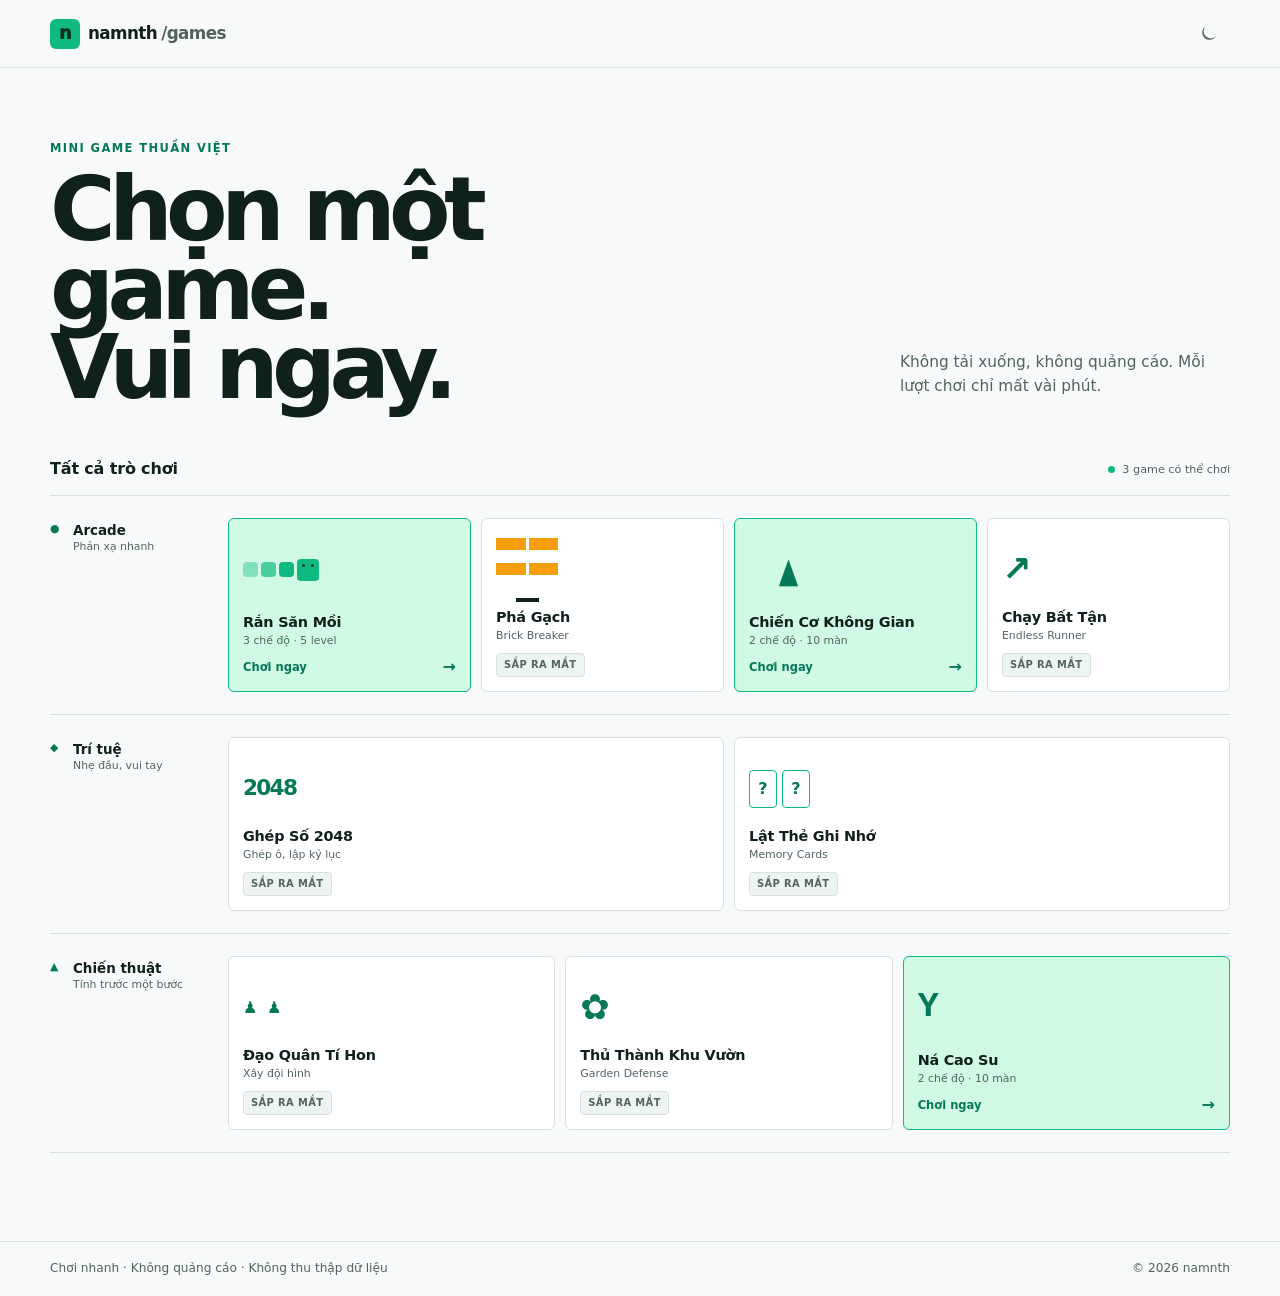
==== public/index.html @ f8988697 "Implement game updates and refine the user interface" ====
<!DOCTYPE html>
<html lang="vi">
  <head>
    <meta charset="UTF-8" />
    <meta name="viewport" content="width=device-width, initial-scale=1.0" />
    <meta name="theme-color" content="#f7faf9" />
    <meta name="description" content="namnth games — bộ sưu tập mini game Việt chạy ngay trên trình duyệt." />
    <title>namnth games — Chơi nhanh, vui gọn</title>
    <link rel="stylesheet" href="./assets/css/normalize.css" />
    <link rel="stylesheet" href="./assets/css/tokens.css" />
    <link rel="stylesheet" href="./assets/css/base.css" />
    <link rel="stylesheet" href="./assets/css/layout.css" />
    <link rel="stylesheet" href="./assets/css/components.css" />
    <link rel="stylesheet" href="./assets/css/sections/header.css" />
    <link rel="stylesheet" href="./assets/css/sections/home-hero.css" />
    <link rel="stylesheet" href="./assets/css/sections/game-catalog.css" />
    <link rel="stylesheet" href="./assets/css/sections/footer.css" />
  </head>
  <body>
    <!-- ==================== 01. HEADER ==================== -->
    <header class="header">
      <nav class="header__nav container" aria-label="Điều hướng chính">
        <a class="wordmark" href="./" aria-label="namnth games — trang chủ">
          <span class="wordmark__mark" aria-hidden="true">n</span>
          <span>namnth</span><span class="wordmark__suffix">/games</span>
        </a>
        <button class="icon-button" id="themeButton" type="button" aria-label="Chuyển giao diện tối" title="Đổi giao diện">
          <svg class="theme-icon" viewBox="0 0 24 24" aria-hidden="true">
            <path class="theme-icon__moon" d="M20.5 15.2A8 8 0 0 1 8.8 3.5a8.5 8.5 0 1 0 11.7 11.7Z" fill="currentColor" />
            <g class="theme-icon__sun" fill="currentColor"><circle cx="12" cy="12" r="4"/><path d="M11 2h2v3h-2zm0 17h2v3h-2zM2 11h3v2H2zm17 0h3v2h-3zM4.2 5.6l1.4-1.4 2.1 2.1-1.4 1.4zm12.1 12.1 1.4-1.4 2.1 2.1-1.4 1.4zM4.2 18.4l2.1-2.1 1.4 1.4-2.1 2.1zM16.3 6.3l2.1-2.1 1.4 1.4-2.1 2.1z"/></g>
          </svg>
        </button>
      </nav>
    </header>
    <!-- ==================== END HEADER ==================== -->

    <main>
      <!-- ==================== 02. HOME HERO ==================== -->
      <section class="home-hero" aria-labelledby="homeTitle">
        <div class="home-hero__content container">
          <div>
            <p class="eyebrow">Mini game thuần Việt</p>
            <h1 id="homeTitle">Chọn một game.<br />Vui ngay.</h1>
          </div>
          <p class="home-hero__intro">Không tải xuống, không quảng cáo. Mỗi lượt chơi chỉ mất vài phút.</p>
        </div>
      </section>
      <!-- ==================== END HOME HERO ==================== -->

      <!-- ==================== 03. GAME CATALOG ==================== -->
      <section class="game-catalog" aria-labelledby="catalogTitle">
        <div class="container">
          <div class="game-catalog__header">
            <h2 id="catalogTitle">Tất cả trò chơi</h2>
            <p><span class="status-dot" aria-hidden="true"></span>3 game có thể chơi</p>
          </div>

          <div class="game-category">
            <div class="game-category__heading">
              <span aria-hidden="true">●</span>
              <h3>Arcade</h3>
              <small>Phản xạ nhanh</small>
            </div>
            <div class="game-grid">
              <a class="game-card game-card--available" href="./games/snake/">
                <span class="game-card__visual game-card__visual--snake" aria-hidden="true"><i></i><i></i><i></i><b></b></span>
                <span class="game-card__body"><strong>Rắn Săn Mồi</strong><small>3 chế độ · 5 level</small></span>
                <span class="game-card__action">Chơi ngay <b aria-hidden="true">→</b></span>
              </a>
              <a class="game-card" href="./games/brick-breaker/">
                <span class="game-card__visual game-card__visual--bricks" aria-hidden="true"><i></i><i></i><i></i><i></i><b></b></span>
                <span class="game-card__body"><strong>Phá Gạch</strong><small>Brick Breaker</small></span>
                <span class="badge">Sắp ra mắt</span>
              </a>
              <a class="game-card game-card--available" href="./games/shooter/">
                <span class="game-card__visual game-card__visual--ship" aria-hidden="true">▲</span>
                <span class="game-card__body"><strong>Chiến Cơ Không Gian</strong><small>2 chế độ · 10 màn</small></span>
                <span class="game-card__action">Chơi ngay <b aria-hidden="true">→</b></span>
              </a>
              <a class="game-card" href="./games/runner/">
                <span class="game-card__visual game-card__visual--runner" aria-hidden="true">↗</span>
                <span class="game-card__body"><strong>Chạy Bất Tận</strong><small>Endless Runner</small></span>
                <span class="badge">Sắp ra mắt</span>
              </a>
            </div>
          </div>

          <div class="game-category">
            <div class="game-category__heading">
              <span aria-hidden="true">◆</span>
              <h3>Trí tuệ</h3>
              <small>Nhẹ đầu, vui tay</small>
            </div>
            <div class="game-grid game-grid--two">
              <a class="game-card" href="./games/merge-2048/">
                <span class="game-card__visual game-card__visual--number" aria-hidden="true">2048</span>
                <span class="game-card__body"><strong>Ghép Số 2048</strong><small>Ghép ô, lập kỷ lục</small></span>
                <span class="badge">Sắp ra mắt</span>
              </a>
              <a class="game-card" href="./games/memory/">
                <span class="game-card__visual game-card__visual--memory" aria-hidden="true"><i>?</i><i>?</i></span>
                <span class="game-card__body"><strong>Lật Thẻ Ghi Nhớ</strong><small>Memory Cards</small></span>
                <span class="badge">Sắp ra mắt</span>
              </a>
            </div>
          </div>

          <div class="game-category">
            <div class="game-category__heading">
              <span aria-hidden="true">▲</span>
              <h3>Chiến thuật</h3>
              <small>Tính trước một bước</small>
            </div>
            <div class="game-grid game-grid--three">
              <a class="game-card" href="./games/tiny-army/">
                <span class="game-card__visual game-card__visual--army" aria-hidden="true">♟ ♟</span>
                <span class="game-card__body"><strong>Đạo Quân Tí Hon</strong><small>Xây đội hình</small></span>
                <span class="badge">Sắp ra mắt</span>
              </a>
              <a class="game-card" href="./games/garden-defense/">
                <span class="game-card__visual game-card__visual--garden" aria-hidden="true">✿</span>
                <span class="game-card__body"><strong>Thủ Thành Khu Vườn</strong><small>Garden Defense</small></span>
                <span class="badge">Sắp ra mắt</span>
              </a>
              <a class="game-card game-card--available" href="./games/slingshot/">
                <span class="game-card__visual game-card__visual--sling" aria-hidden="true">Y</span>
                <span class="game-card__body"><strong>Ná Cao Su</strong><small>2 chế độ · 10 màn</small></span>
                <span class="game-card__action">Chơi ngay <b aria-hidden="true">→</b></span>
              </a>
            </div>
          </div>
        </div>
      </section>
      <!-- ==================== END GAME CATALOG ==================== -->
    </main>

    <!-- ==================== 04. FOOTER ==================== -->
    <footer class="footer">
      <div class="footer__content container">
        <p>Chơi nhanh · Không quảng cáo · Không thu thập dữ liệu</p>
        <span>© 2026 namnth</span>
      </div>
    </footer>
    <!-- ==================== END FOOTER ==================== -->

    <script src="./assets/js/theme.js" defer></script>
  </body>
</html>
---- public/assets/css/tokens.css ----
:root {
  --color-brand: #10b981;
  --color-brand-dark: #047857;
  --color-brand-soft: #d1fae5;
  --color-background: #f7faf9;
  --color-surface: #ffffff;
  --color-surface-raised: #eef4f1;
  --color-board: #eff8f4;
  --color-grid: rgba(15, 118, 88, 0.07);
  --color-text: #10211b;
  --color-text-muted: #52645d;
  --color-border: #d7e1dd;
  --color-danger: #e34c4c;
  --color-fire: #f97316;
  --color-warning: #d49b0b;
  --shadow-focus: 0 0 0 3px rgba(16, 185, 129, 0.24);
  --font-sans: Inter, ui-sans-serif, system-ui, -apple-system, BlinkMacSystemFont, "Segoe UI", sans-serif;
  --radius-small: 6px;
  --radius-medium: 10px;
  --container-width: 1180px;
  --header-height: 68px;
}

[data-theme="dark"] {
  --color-background: #080c0b;
  --color-surface: #101614;
  --color-surface-raised: #18211e;
  --color-board: #101c18;
  --color-grid: rgba(110, 231, 183, 0.06);
  --color-text: #edf8f3;
  --color-text-muted: #9bada6;
  --color-border: #293630;
  --color-brand-soft: #123c30;
}
---- public/assets/css/base.css ----
html { color-scheme: light; }
html[data-theme="dark"] { color-scheme: dark; }
body {
  min-width: 320px;
  min-height: 100vh;
  background: var(--color-background);
  color: var(--color-text);
  font-family: var(--font-sans);
  -webkit-font-smoothing: antialiased;
}
button, a { -webkit-tap-highlight-color: transparent; }
button { color: inherit; }
button:not(:disabled), a { cursor: pointer; }
button:focus-visible, a:focus-visible { outline: 0; box-shadow: var(--shadow-focus); }
h1, h2, p { margin: 0; }
h1 { font-size: clamp(2rem, 4vw, 3.25rem); line-height: 1; letter-spacing: -0.055em; }
h2 { font-size: 1.5rem; letter-spacing: -0.03em; }
p { line-height: 1.55; }
a { color: inherit; text-decoration: none; }
kbd {
  min-width: 25px;
  padding: 2px 5px;
  border: 1px solid var(--color-border);
  border-bottom-width: 2px;
  border-radius: 4px;
  background: var(--color-surface);
  color: var(--color-text-muted);
  font-family: inherit;
  font-size: 0.72rem;
}
---- public/assets/css/layout.css ----
.container { width: min(calc(100% - 40px), var(--container-width)); margin-inline: auto; }
main { min-height: calc(100vh - var(--header-height) - 54px); }

@media (max-width: 640px) {
  .container { width: min(calc(100% - 24px), var(--container-width)); }
}
---- public/assets/css/components.css ----
.button {
  display: inline-flex;
  min-height: 48px;
  align-items: center;
  justify-content: center;
  gap: 9px;
  padding: 0 22px;
  border: 1px solid transparent;
  border-radius: var(--radius-small);
  font-weight: 750;
  transition: background-color 160ms ease, color 160ms ease, transform 120ms ease;
}
.button:active { transform: translateY(1px); }
.button svg { width: 18px; height: 18px; }
.button--primary { background: var(--color-brand-dark); color: #fff; }
.button--primary:hover { background: #05664b; }
.button--secondary { border-color: var(--color-border); background: var(--color-surface); color: var(--color-text); }
.button--secondary:hover { background: var(--color-surface-raised); }
.icon-button {
  display: grid;
  width: 44px;
  height: 44px;
  place-items: center;
  border-radius: var(--radius-small);
  background: transparent;
  color: var(--color-text-muted);
}
.icon-button:hover { background: var(--color-surface-raised); color: var(--color-text); }
.icon-button:disabled { cursor: not-allowed; opacity: 0.38; }
.icon-button svg { width: 21px; height: 21px; }
.theme-icon__sun { display: none; }
[data-theme="dark"] .theme-icon__moon { display: none; }
[data-theme="dark"] .theme-icon__sun { display: block; }
.badge {
  padding: 5px 7px;
  border: 1px solid var(--color-border);
  border-radius: 4px;
  background: var(--color-surface-raised);
  color: var(--color-text-muted);
  font-size: 0.62rem;
  font-weight: 800;
  letter-spacing: 0.04em;
  white-space: nowrap;
  text-transform: uppercase;
}
.eyebrow {
  color: var(--color-brand-dark);
  font-size: 0.72rem;
  font-weight: 800;
  letter-spacing: 0.12em;
  text-transform: uppercase;
}
.dialog {
  width: min(520px, calc(100% - 28px));
  padding: 0;
  border: 1px solid var(--color-border);
  border-radius: var(--radius-medium);
  background: var(--color-surface);
  color: var(--color-text);
}
.dialog::backdrop { background: rgba(4, 10, 8, 0.62); }
.dialog__header { display: flex; align-items: start; justify-content: space-between; padding: 24px 24px 16px; }
.dialog__header h2 { margin-top: 5px; }
.dialog__content { padding: 0 24px 20px; color: var(--color-text-muted); }
.dialog__button { width: calc(100% - 48px); margin: 0 24px 24px; }
.legend { display: grid; gap: 12px; margin: 20px 0 0; padding: 18px 0 0; border-top: 1px solid var(--color-border); list-style: none; }
.legend li { display: flex; align-items: center; gap: 12px; }
.legend li span { display: grid; gap: 2px; }
.legend strong { color: var(--color-text); font-size: 0.88rem; }
.legend small { font-size: 0.78rem; }
.legend__swatch { width: 22px; height: 22px; flex: 0 0 auto; border-radius: 4px; background: var(--color-border); }
.legend__swatch--spike { background: var(--color-danger); clip-path: polygon(50% 0, 100% 100%, 0 100%); }
.legend__swatch--fire { background: var(--color-fire); border-radius: 50% 50% 50% 12%; transform: rotate(45deg) scale(.8); }
.legend__swatch--mud { background: #8b6f47; }
.legend__swatch--item { background: #7c3aed; clip-path: polygon(50% 0, 62% 35%, 100% 50%, 62% 65%, 50% 100%, 38% 65%, 0 50%, 38% 35%); }
---- public/assets/css/sections/header.css ----
.header { height: var(--header-height); border-bottom: 1px solid var(--color-border); background: var(--color-background); }
.header__nav { display: flex; height: 100%; align-items: center; justify-content: space-between; }
.wordmark { display: inline-flex; align-items: center; gap: 8px; font-size: 1.05rem; font-weight: 850; letter-spacing: -0.035em; }
.wordmark__mark { display: grid; width: 30px; height: 30px; place-items: center; border-radius: 6px; background: var(--color-brand); color: #052e22; font-size: 1.1rem; font-weight: 950; }
.wordmark__suffix { margin-left: -4px; color: var(--color-text-muted); font-weight: 600; }
.header__actions { display: flex; gap: 2px; }

@media (max-width: 640px) {
  .wordmark__suffix { display: none; }
}
---- public/assets/css/sections/home-hero.css ----
.home-hero { padding: clamp(44px, 8vh, 86px) 0 clamp(34px, 6vh, 58px); }
.home-hero__content { display: flex; align-items: end; justify-content: space-between; gap: 48px; }
.home-hero h1 { max-width: 620px; margin-top: 12px; font-size: clamp(3.2rem, 7vw, 6.4rem); line-height: 0.88; letter-spacing: -0.075em; }
.home-hero__intro { max-width: 330px; padding-bottom: 8px; color: var(--color-text-muted); font-size: 0.96rem; }

@media (max-width: 720px) {
  .home-hero { padding-top: 42px; }
  .home-hero__content { display: block; }
  .home-hero h1 { font-size: clamp(3.1rem, 16vw, 5.6rem); }
  .home-hero__intro { margin-top: 24px; padding-bottom: 0; }
}
---- public/assets/css/sections/game-catalog.css ----
.game-catalog { padding-bottom: clamp(52px, 8vw, 88px); }
.game-catalog__header { display: flex; align-items: center; justify-content: space-between; padding-bottom: 16px; border-bottom: 1px solid var(--color-border); }
.game-catalog__header h2 { font-size: 1rem; letter-spacing: -0.01em; }
.game-catalog__header p { display: flex; align-items: center; gap: 7px; color: var(--color-text-muted); font-size: 0.7rem; }
.status-dot { width: 7px; height: 7px; border-radius: 50%; background: var(--color-brand); }
.game-category { display: grid; grid-template-columns: 150px 1fr; gap: 28px; padding: 22px 0; border-bottom: 1px solid var(--color-border); }
.game-category__heading { display: grid; height: fit-content; grid-template-columns: 16px 1fr; column-gap: 7px; padding-top: 5px; }
.game-category__heading > span { color: var(--color-brand-dark); font-size: 0.68rem; }
.game-category__heading h3 { margin: 0; font-size: 0.84rem; }
.game-category__heading small { grid-column: 2; margin-top: 3px; color: var(--color-text-muted); font-size: 0.68rem; }
.game-grid { display: grid; grid-template-columns: repeat(4, minmax(0, 1fr)); gap: 10px; }
.game-grid--two { grid-template-columns: repeat(2, minmax(0, 1fr)); }
.game-grid--three { grid-template-columns: repeat(3, minmax(0, 1fr)); }
.game-card {
  display: grid;
  min-height: 174px;
  grid-template-rows: 74px 1fr auto;
  padding: 14px;
  border: 1px solid var(--color-border);
  border-radius: var(--radius-small);
  background: var(--color-surface);
  transition: border-color 150ms ease, transform 150ms ease;
}
.game-card:hover { border-color: #8dcdb5; transform: translateY(-2px); }
.game-card--available { border-color: var(--color-brand); background: var(--color-brand-soft); }
.game-card__visual { display: flex; align-items: center; color: var(--color-brand-dark); font-weight: 900; }
.game-card__body { display: grid; align-content: end; gap: 4px; }
.game-card__body strong { font-size: 0.9rem; letter-spacing: -0.015em; }
.game-card__body small { color: var(--color-text-muted); font-size: 0.68rem; }
.game-card .badge { width: fit-content; margin-top: 11px; }
.game-card__action { display: flex; align-items: center; justify-content: space-between; margin-top: 11px; color: var(--color-brand-dark); font-size: 0.72rem; font-weight: 800; }
.game-card__action b { font-size: 1rem; }
.game-card__visual--snake { gap: 3px; }
.game-card__visual--snake i, .game-card__visual--snake b { width: 15px; height: 15px; border-radius: 4px; background: var(--color-brand); }
.game-card__visual--snake i:first-child { opacity: .4; }
.game-card__visual--snake i:nth-child(2) { opacity: .7; }
.game-card__visual--snake b { position: relative; width: 22px; height: 22px; }
.game-card__visual--snake b::before, .game-card__visual--snake b::after { position: absolute; top: 5px; width: 3px; height: 3px; border-radius: 50%; background: #063c2c; content: ""; }
.game-card__visual--snake b::before { left: 5px; }
.game-card__visual--snake b::after { right: 5px; }
.game-card__visual--bricks { display: grid; width: 62px; grid-template-columns: repeat(2, 1fr); gap: 3px; }
.game-card__visual--bricks i { height: 12px; background: #f59e0b; }
.game-card__visual--bricks b { grid-column: 1 / -1; width: 23px; height: 4px; margin: 9px auto 0; background: var(--color-text); }
.game-card__visual--ship { font-size: 2.2rem; transform: scaleX(.72); }
.game-card__visual--runner { font-size: 2.2rem; }
.game-card__visual--number { font-size: 1.35rem; letter-spacing: -0.08em; }
.game-card__visual--memory { gap: 5px; }
.game-card__visual--memory i { display: grid; width: 28px; height: 38px; place-items: center; border: 1px solid var(--color-brand); border-radius: 4px; font-style: normal; }
.game-card__visual--army { word-spacing: 4px; }
.game-card__visual--garden { font-size: 2.2rem; }
.game-card__visual--sling { font-family: ui-monospace, monospace; font-size: 2.2rem; }

@media (max-width: 980px) {
  .game-grid { grid-template-columns: repeat(2, minmax(0, 1fr)); }
  .game-grid--three { grid-template-columns: repeat(3, minmax(0, 1fr)); }
}

@media (max-width: 720px) {
  .game-category { grid-template-columns: 1fr; gap: 14px; }
  .game-category__heading { grid-template-columns: 16px auto 1fr; }
  .game-category__heading small { grid-column: 3; margin-top: 0; text-align: right; }
  .game-grid--three { grid-template-columns: 1fr; }
}

@media (max-width: 480px) {
  .game-grid, .game-grid--two { grid-template-columns: 1fr; }
  .game-card { min-height: 118px; grid-template-columns: 74px 1fr; grid-template-rows: 1fr auto; }
  .game-card__visual { grid-row: 1 / -1; }
  .game-card__body { align-content: center; }
  .game-card .badge, .game-card__action { grid-column: 2; margin-top: 5px; }
}
---- public/assets/css/sections/footer.css ----
.footer { border-top: 1px solid var(--color-border); color: var(--color-text-muted); font-size: 0.76rem; }
.footer__content { display: flex; min-height: 54px; align-items: center; justify-content: space-between; gap: 18px; }

@media (max-width: 640px) {
  .footer__content { justify-content: center; text-align: center; }
  .footer__content span { display: none; }
}
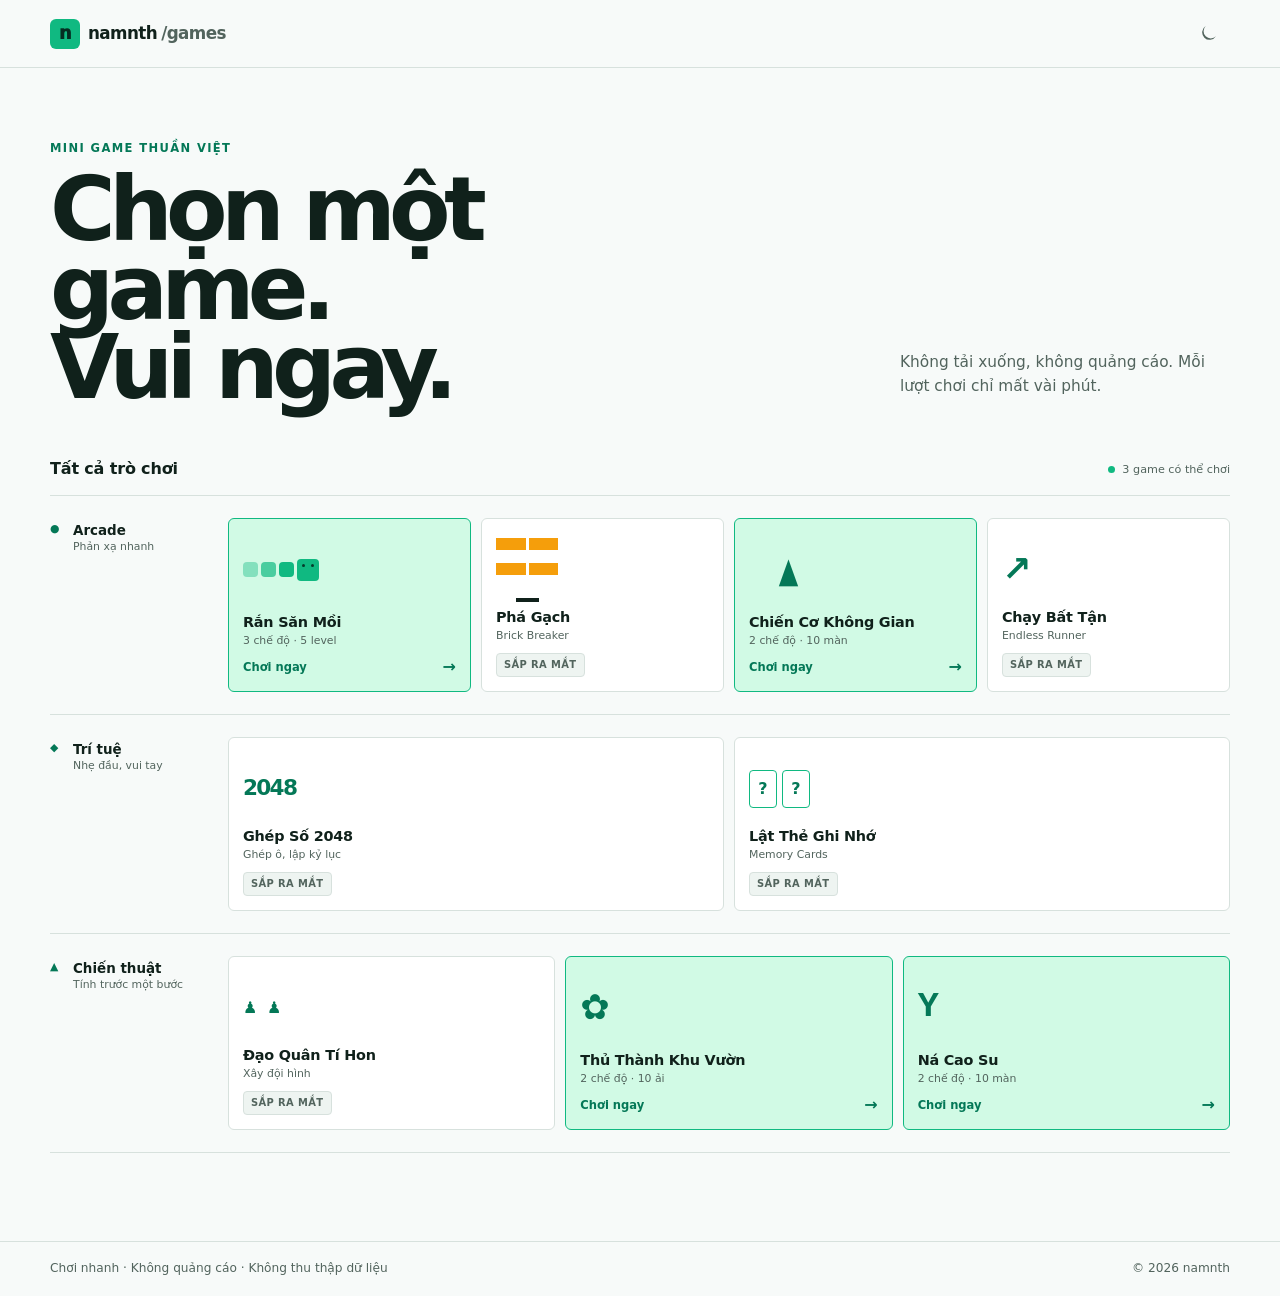
==== commit b03a0554: "Launch Garden Defense game and improve gameplay feedback" ====
--- a/public/index.html
+++ b/public/index.html
@@ -117,10 +117,10 @@
                 <span class="game-card__body"><strong>Đạo Quân Tí Hon</strong><small>Xây đội hình</small></span>
                 <span class="badge">Sắp ra mắt</span>
               </a>
-              <a class="game-card" href="./games/garden-defense/">
+              <a class="game-card game-card--available" href="./games/garden-defense/">
                 <span class="game-card__visual game-card__visual--garden" aria-hidden="true">✿</span>
-                <span class="game-card__body"><strong>Thủ Thành Khu Vườn</strong><small>Garden Defense</small></span>
-                <span class="badge">Sắp ra mắt</span>
+                <span class="game-card__body"><strong>Thủ Thành Khu Vườn</strong><small>2 chế độ · 10 ải</small></span>
+                <span class="game-card__action">Chơi ngay <b aria-hidden="true">→</b></span>
               </a>
               <a class="game-card game-card--available" href="./games/slingshot/">
                 <span class="game-card__visual game-card__visual--sling" aria-hidden="true">Y</span>
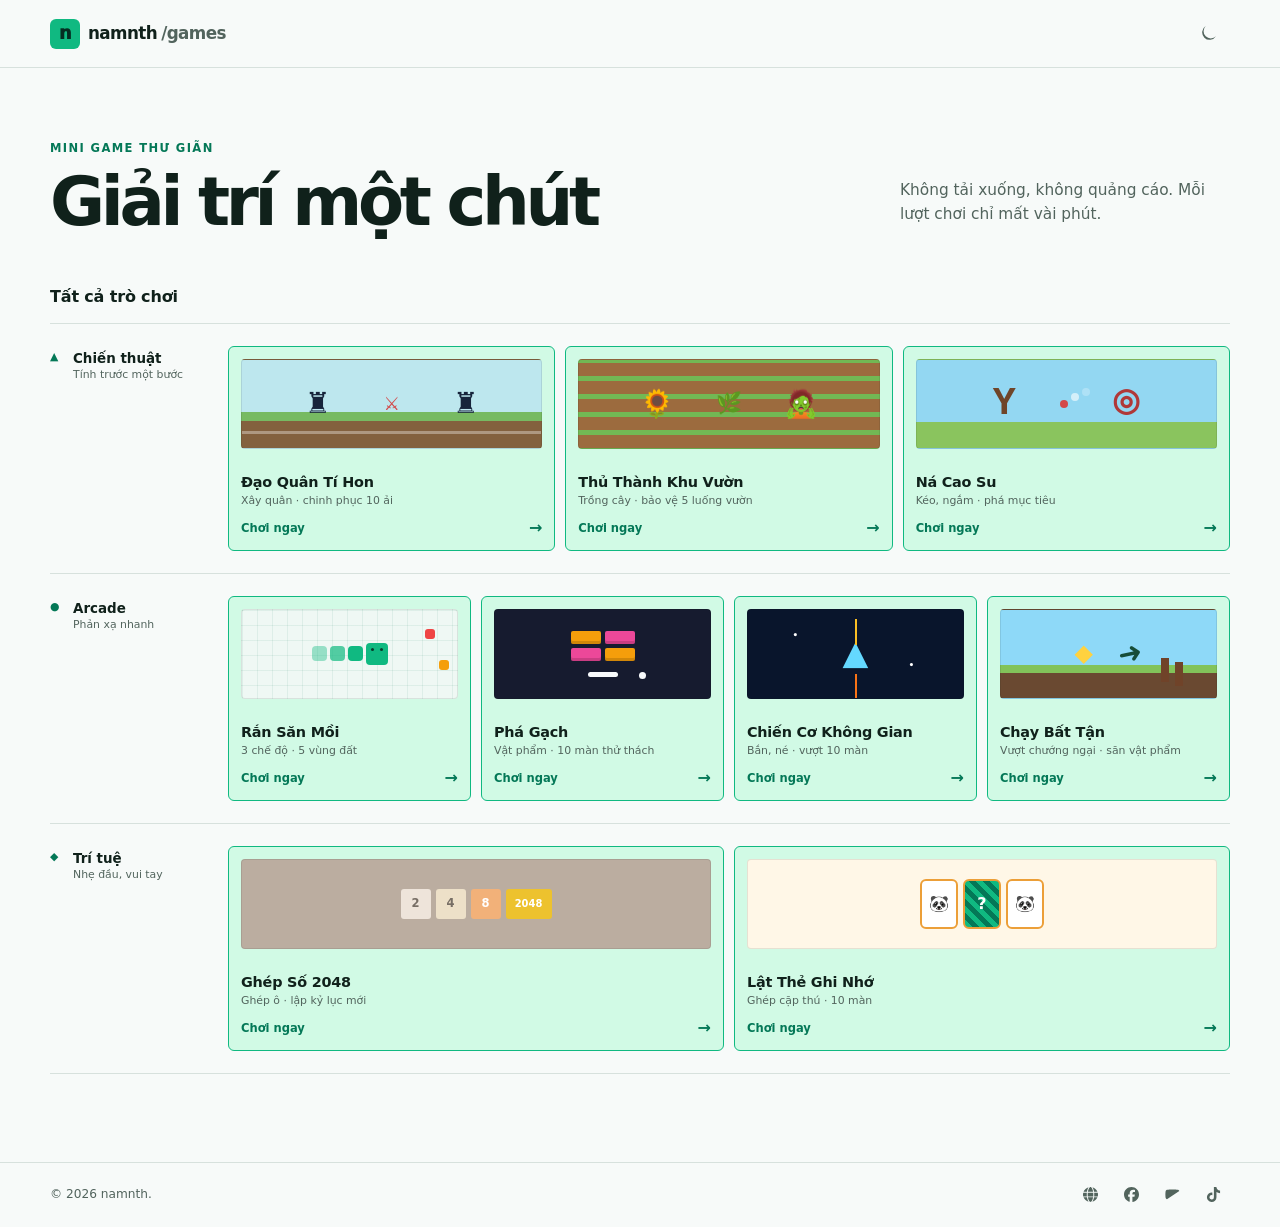
==== commit 919fea76: "Update front page" ====
--- a/public/index.html
+++ b/public/index.html
@@ -5,7 +5,10 @@
     <meta name="viewport" content="width=device-width, initial-scale=1.0" />
     <meta name="theme-color" content="#f7faf9" />
     <meta name="description" content="namnth games — bộ sưu tập mini game Việt chạy ngay trên trình duyệt." />
-    <title>namnth games — Chơi nhanh, vui gọn</title>
+    <title>Giải trí một chút — namnth games</title>
+    <link rel="icon" href="./assets/favicon.ico" sizes="any" />
+    <link rel="icon" type="image/png" href="./assets/favicon.png" />
+    <link rel="apple-touch-icon" href="./assets/apple-touch-icon.png" />
     <link rel="stylesheet" href="./assets/css/normalize.css" />
     <link rel="stylesheet" href="./assets/css/tokens.css" />
     <link rel="stylesheet" href="./assets/css/base.css" />
@@ -39,8 +42,8 @@
       <section class="home-hero" aria-labelledby="homeTitle">
         <div class="home-hero__content container">
           <div>
-            <p class="eyebrow">Mini game thuần Việt</p>
-            <h1 id="homeTitle">Chọn một game.<br />Vui ngay.</h1>
+            <p class="eyebrow">MINI GAME THƯ GIÃN</p>
+            <h1 id="homeTitle">Giải trí một chút</h1>
           </div>
           <p class="home-hero__intro">Không tải xuống, không quảng cáo. Mỗi lượt chơi chỉ mất vài phút.</p>
         </div>
@@ -52,7 +55,31 @@
         <div class="container">
           <div class="game-catalog__header">
             <h2 id="catalogTitle">Tất cả trò chơi</h2>
-            <p><span class="status-dot" aria-hidden="true"></span>3 game có thể chơi</p>
+          </div>
+
+          <div class="game-category">
+            <div class="game-category__heading">
+              <span aria-hidden="true">▲</span>
+              <h3>Chiến thuật</h3>
+              <small>Tính trước một bước</small>
+            </div>
+            <div class="game-grid game-grid--three">
+              <a class="game-card game-card--available" href="./games/tiny-army/">
+                <span class="game-card__visual game-card__visual--army" aria-hidden="true">♜ <b>⚔</b> ♜</span>
+                <span class="game-card__body"><strong>Đạo Quân Tí Hon</strong><small>Xây quân · chinh phục 10 ải</small></span>
+                <span class="game-card__action">Chơi ngay <b aria-hidden="true">→</b></span>
+              </a>
+              <a class="game-card game-card--available" href="./games/garden-defense/">
+                <span class="game-card__visual game-card__visual--garden" aria-hidden="true">🌻 <b>🌿</b> 🧟</span>
+                <span class="game-card__body"><strong>Thủ Thành Khu Vườn</strong><small>Trồng cây · bảo vệ 5 luống vườn</small></span>
+                <span class="game-card__action">Chơi ngay <b aria-hidden="true">→</b></span>
+              </a>
+              <a class="game-card game-card--available" href="./games/slingshot/">
+                <span class="game-card__visual game-card__visual--sling" aria-hidden="true"><b>Y</b><i></i><em>◎</em></span>
+                <span class="game-card__body"><strong>Ná Cao Su</strong><small>Kéo, ngắm · phá mục tiêu</small></span>
+                <span class="game-card__action">Chơi ngay <b aria-hidden="true">→</b></span>
+              </a>
+            </div>
           </div>
 
           <div class="game-category">
@@ -64,23 +91,23 @@
             <div class="game-grid">
               <a class="game-card game-card--available" href="./games/snake/">
                 <span class="game-card__visual game-card__visual--snake" aria-hidden="true"><i></i><i></i><i></i><b></b></span>
-                <span class="game-card__body"><strong>Rắn Săn Mồi</strong><small>3 chế độ · 5 level</small></span>
+                <span class="game-card__body"><strong>Rắn Săn Mồi</strong><small>3 chế độ · 5 vùng đất</small></span>
                 <span class="game-card__action">Chơi ngay <b aria-hidden="true">→</b></span>
               </a>
-              <a class="game-card" href="./games/brick-breaker/">
+              <a class="game-card game-card--available" href="./games/brick-breaker/">
                 <span class="game-card__visual game-card__visual--bricks" aria-hidden="true"><i></i><i></i><i></i><i></i><b></b></span>
-                <span class="game-card__body"><strong>Phá Gạch</strong><small>Brick Breaker</small></span>
-                <span class="badge">Sắp ra mắt</span>
+                <span class="game-card__body"><strong>Phá Gạch</strong><small>Vật phẩm · 10 màn thử thách</small></span>
+                <span class="game-card__action">Chơi ngay <b aria-hidden="true">→</b></span>
               </a>
               <a class="game-card game-card--available" href="./games/shooter/">
-                <span class="game-card__visual game-card__visual--ship" aria-hidden="true">▲</span>
-                <span class="game-card__body"><strong>Chiến Cơ Không Gian</strong><small>2 chế độ · 10 màn</small></span>
+                <span class="game-card__visual game-card__visual--ship" aria-hidden="true"><i></i>▲</span>
+                <span class="game-card__body"><strong>Chiến Cơ Không Gian</strong><small>Bắn, né · vượt 10 màn</small></span>
                 <span class="game-card__action">Chơi ngay <b aria-hidden="true">→</b></span>
               </a>
-              <a class="game-card" href="./games/runner/">
-                <span class="game-card__visual game-card__visual--runner" aria-hidden="true">↗</span>
-                <span class="game-card__body"><strong>Chạy Bất Tận</strong><small>Endless Runner</small></span>
-                <span class="badge">Sắp ra mắt</span>
+              <a class="game-card game-card--available" href="./games/runner/">
+                <span class="game-card__visual game-card__visual--runner" aria-hidden="true"><i>◆</i><b>➜</b></span>
+                <span class="game-card__body"><strong>Chạy Bất Tận</strong><small>Vượt chướng ngại · săn vật phẩm</small></span>
+                <span class="game-card__action">Chơi ngay <b aria-hidden="true">→</b></span>
               </a>
             </div>
           </div>
@@ -92,39 +119,14 @@
               <small>Nhẹ đầu, vui tay</small>
             </div>
             <div class="game-grid game-grid--two">
-              <a class="game-card" href="./games/merge-2048/">
-                <span class="game-card__visual game-card__visual--number" aria-hidden="true">2048</span>
-                <span class="game-card__body"><strong>Ghép Số 2048</strong><small>Ghép ô, lập kỷ lục</small></span>
-                <span class="badge">Sắp ra mắt</span>
-              </a>
-              <a class="game-card" href="./games/memory/">
-                <span class="game-card__visual game-card__visual--memory" aria-hidden="true"><i>?</i><i>?</i></span>
-                <span class="game-card__body"><strong>Lật Thẻ Ghi Nhớ</strong><small>Memory Cards</small></span>
-                <span class="badge">Sắp ra mắt</span>
-              </a>
-            </div>
-          </div>
-
-          <div class="game-category">
-            <div class="game-category__heading">
-              <span aria-hidden="true">▲</span>
-              <h3>Chiến thuật</h3>
-              <small>Tính trước một bước</small>
-            </div>
-            <div class="game-grid game-grid--three">
-              <a class="game-card" href="./games/tiny-army/">
-                <span class="game-card__visual game-card__visual--army" aria-hidden="true">♟ ♟</span>
-                <span class="game-card__body"><strong>Đạo Quân Tí Hon</strong><small>Xây đội hình</small></span>
-                <span class="badge">Sắp ra mắt</span>
-              </a>
-              <a class="game-card game-card--available" href="./games/garden-defense/">
-                <span class="game-card__visual game-card__visual--garden" aria-hidden="true">✿</span>
-                <span class="game-card__body"><strong>Thủ Thành Khu Vườn</strong><small>2 chế độ · 10 ải</small></span>
+              <a class="game-card game-card--available" href="./games/merge-2048/">
+                <span class="game-card__visual game-card__visual--number" aria-hidden="true"><i>2</i><i>4</i><i>8</i><b>2048</b></span>
+                <span class="game-card__body"><strong>Ghép Số 2048</strong><small>Ghép ô · lập kỷ lục mới</small></span>
                 <span class="game-card__action">Chơi ngay <b aria-hidden="true">→</b></span>
               </a>
-              <a class="game-card game-card--available" href="./games/slingshot/">
-                <span class="game-card__visual game-card__visual--sling" aria-hidden="true">Y</span>
-                <span class="game-card__body"><strong>Ná Cao Su</strong><small>2 chế độ · 10 màn</small></span>
+              <a class="game-card game-card--available" href="./games/memory/">
+                <span class="game-card__visual game-card__visual--memory" aria-hidden="true"><i>🐼</i><i>?</i><i>🐼</i></span>
+                <span class="game-card__body"><strong>Lật Thẻ Ghi Nhớ</strong><small>Ghép cặp thú · 10 màn</small></span>
                 <span class="game-card__action">Chơi ngay <b aria-hidden="true">→</b></span>
               </a>
             </div>
@@ -135,14 +137,10 @@
     </main>
 
     <!-- ==================== 04. FOOTER ==================== -->
-    <footer class="footer">
-      <div class="footer__content container">
-        <p>Chơi nhanh · Không quảng cáo · Không thu thập dữ liệu</p>
-        <span>© 2026 namnth</span>
-      </div>
-    </footer>
+    <footer class="site-footer" data-site-footer></footer>
     <!-- ==================== END FOOTER ==================== -->
 
     <script src="./assets/js/theme.js" defer></script>
+    <script src="./assets/js/site-footer.js" defer></script>
   </body>
 </html>
--- a/public/assets/css/layout.css
+++ b/public/assets/css/layout.css
@@ -1,7 +1,6 @@
 .container { width: min(calc(100% - 40px), var(--container-width)); margin-inline: auto; }
-main { min-height: calc(100vh - var(--header-height) - 54px); }
+main { min-height: calc(100vh - var(--header-height) - 64px); }
 
 @media (max-width: 640px) {
   .container { width: min(calc(100% - 24px), var(--container-width)); }
 }
-
--- a/public/assets/css/sections/home-hero.css
+++ b/public/assets/css/sections/home-hero.css
@@ -1,12 +1,11 @@
 .home-hero { padding: clamp(44px, 8vh, 86px) 0 clamp(34px, 6vh, 58px); }
 .home-hero__content { display: flex; align-items: end; justify-content: space-between; gap: 48px; }
-.home-hero h1 { max-width: 620px; margin-top: 12px; font-size: clamp(3.2rem, 7vw, 6.4rem); line-height: 0.88; letter-spacing: -0.075em; }
+.home-hero h1 { margin-top: 12px; font-size: clamp(1.85rem, 5.6vw, 4.2rem); line-height: 0.96; letter-spacing: -0.065em; white-space: nowrap; }
 .home-hero__intro { max-width: 330px; padding-bottom: 8px; color: var(--color-text-muted); font-size: 0.96rem; }
 
 @media (max-width: 720px) {
   .home-hero { padding-top: 42px; }
   .home-hero__content { display: block; }
-  .home-hero h1 { font-size: clamp(3.1rem, 16vw, 5.6rem); }
+  .home-hero h1 { font-size: clamp(1.85rem, 9vw, 3.3rem); }
   .home-hero__intro { margin-top: 24px; padding-bottom: 0; }
 }
-
--- a/public/assets/css/sections/game-catalog.css
+++ b/public/assets/css/sections/game-catalog.css
@@ -1,8 +1,6 @@
 .game-catalog { padding-bottom: clamp(52px, 8vw, 88px); }
 .game-catalog__header { display: flex; align-items: center; justify-content: space-between; padding-bottom: 16px; border-bottom: 1px solid var(--color-border); }
 .game-catalog__header h2 { font-size: 1rem; letter-spacing: -0.01em; }
-.game-catalog__header p { display: flex; align-items: center; gap: 7px; color: var(--color-text-muted); font-size: 0.7rem; }
-.status-dot { width: 7px; height: 7px; border-radius: 50%; background: var(--color-brand); }
 .game-category { display: grid; grid-template-columns: 150px 1fr; gap: 28px; padding: 22px 0; border-bottom: 1px solid var(--color-border); }
 .game-category__heading { display: grid; height: fit-content; grid-template-columns: 16px 1fr; column-gap: 7px; padding-top: 5px; }
 .game-category__heading > span { color: var(--color-brand-dark); font-size: 0.68rem; }
@@ -13,9 +11,10 @@
 .game-grid--three { grid-template-columns: repeat(3, minmax(0, 1fr)); }
 .game-card {
   display: grid;
-  min-height: 174px;
-  grid-template-rows: 74px 1fr auto;
-  padding: 14px;
+  min-height: 205px;
+  grid-template-rows: 90px 1fr auto;
+  gap: 12px;
+  padding: 12px;
   border: 1px solid var(--color-border);
   border-radius: var(--radius-small);
   background: var(--color-surface);
@@ -23,32 +22,71 @@
 }
 .game-card:hover { border-color: #8dcdb5; transform: translateY(-2px); }
 .game-card--available { border-color: var(--color-brand); background: var(--color-brand-soft); }
-.game-card__visual { display: flex; align-items: center; color: var(--color-brand-dark); font-weight: 900; }
+.game-card__visual {
+  position: relative;
+  display: flex;
+  overflow: hidden;
+  width: 100%;
+  height: 90px;
+  align-items: center;
+  justify-content: center;
+  border: 1px solid rgba(16, 33, 27, .1);
+  border-radius: 4px;
+  color: var(--color-brand-dark);
+  font-weight: 900;
+  isolation: isolate;
+}
 .game-card__body { display: grid; align-content: end; gap: 4px; }
 .game-card__body strong { font-size: 0.9rem; letter-spacing: -0.015em; }
 .game-card__body small { color: var(--color-text-muted); font-size: 0.68rem; }
-.game-card .badge { width: fit-content; margin-top: 11px; }
-.game-card__action { display: flex; align-items: center; justify-content: space-between; margin-top: 11px; color: var(--color-brand-dark); font-size: 0.72rem; font-weight: 800; }
+.game-card__action { display: flex; align-items: center; justify-content: space-between; color: var(--color-brand-dark); font-size: 0.72rem; font-weight: 800; }
 .game-card__action b { font-size: 1rem; }
-.game-card__visual--snake { gap: 3px; }
-.game-card__visual--snake i, .game-card__visual--snake b { width: 15px; height: 15px; border-radius: 4px; background: var(--color-brand); }
+.game-card__visual--snake {
+  gap: 3px;
+  background-color: #eff8f4;
+  background-image: linear-gradient(rgba(15,118,88,.08) 1px, transparent 1px), linear-gradient(90deg, rgba(15,118,88,.08) 1px, transparent 1px);
+  background-size: 15px 15px;
+}
+.game-card__visual--snake::after { position: absolute; top: 19px; right: 22px; width: 10px; height: 10px; border-radius: 3px; background: #ef4444; box-shadow: 14px 31px 0 #f59e0b; content: ""; }
+.game-card__visual--snake i, .game-card__visual--snake b { z-index: 1; width: 15px; height: 15px; border-radius: 4px; background: var(--color-brand); }
 .game-card__visual--snake i:first-child { opacity: .4; }
 .game-card__visual--snake i:nth-child(2) { opacity: .7; }
 .game-card__visual--snake b { position: relative; width: 22px; height: 22px; }
 .game-card__visual--snake b::before, .game-card__visual--snake b::after { position: absolute; top: 5px; width: 3px; height: 3px; border-radius: 50%; background: #063c2c; content: ""; }
 .game-card__visual--snake b::before { left: 5px; }
 .game-card__visual--snake b::after { right: 5px; }
-.game-card__visual--bricks { display: grid; width: 62px; grid-template-columns: repeat(2, 1fr); gap: 3px; }
-.game-card__visual--bricks i { height: 12px; background: #f59e0b; }
-.game-card__visual--bricks b { grid-column: 1 / -1; width: 23px; height: 4px; margin: 9px auto 0; background: var(--color-text); }
-.game-card__visual--ship { font-size: 2.2rem; transform: scaleX(.72); }
-.game-card__visual--runner { font-size: 2.2rem; }
-.game-card__visual--number { font-size: 1.35rem; letter-spacing: -0.08em; }
+.game-card__visual--bricks { display: grid; grid-template-columns: repeat(2, 30px); place-content: center; gap: 4px; background: #161b2f; }
+.game-card__visual--bricks i { height: 13px; border-radius: 2px; background: #f59e0b; box-shadow: inset 0 -3px rgba(0,0,0,.15); }
+.game-card__visual--bricks i:nth-child(2), .game-card__visual--bricks i:nth-child(3) { background: #ec4899; }
+.game-card__visual--bricks b { grid-column: 1 / -1; width: 30px; height: 5px; margin: 7px auto 0; border-radius: 5px; background: #f8fafc; }
+.game-card__visual--bricks::after { position: absolute; right: 30%; bottom: 19px; width: 7px; height: 7px; border-radius: 50%; background: #f8fafc; content: ""; }
+.game-card__visual--ship { background: radial-gradient(circle at 22% 28%, #fff 0 1px, transparent 2px), radial-gradient(circle at 76% 62%, #fff 0 1px, transparent 2px), #09152c; color: #64d8ff; font-size: 2.1rem; }
+.game-card__visual--ship i { position: absolute; width: 2px; height: 26px; margin-top: -44px; background: #fbbf24; box-shadow: 0 55px #f97316; }
+.game-card__visual--runner { justify-content: space-around; padding-inline: 28%; background: linear-gradient(#8ed9f8 0 63%, #82c35a 63% 72%, #6a4931 72%); color: #fff; font-size: 1.5rem; }
+.game-card__visual--runner::after { position: absolute; right: 22%; bottom: 16px; width: 8px; height: 24px; background: #704329; box-shadow: 14px 4px 0 #704329; content: ""; }
+.game-card__visual--runner b { z-index: 1; color: #174d38; font-size: 1.8rem; transform: rotate(-12deg); }
+.game-card__visual--runner i { z-index: 1; color: #ffd23f; font-style: normal; }
+.game-card__visual--number { gap: 5px; background: #bbada0; color: #776e65; letter-spacing: 0; }
+.game-card__visual--number i, .game-card__visual--number b { display: grid; height: 30px; place-items: center; border-radius: 3px; background: #eee4da; font-style: normal; font-size: .72rem; }
+.game-card__visual--number i { width: 30px; }
+.game-card__visual--number i:nth-child(2) { background: #ede0c8; }
+.game-card__visual--number i:nth-child(3) { background: #f2b179; color: #fff; }
+.game-card__visual--number b { width: 46px; background: #edc22e; color: #fff; font-size: .62rem; }
 .game-card__visual--memory { gap: 5px; }
-.game-card__visual--memory i { display: grid; width: 28px; height: 38px; place-items: center; border: 1px solid var(--color-brand); border-radius: 4px; font-style: normal; }
-.game-card__visual--army { word-spacing: 4px; }
-.game-card__visual--garden { font-size: 2.2rem; }
-.game-card__visual--sling { font-family: ui-monospace, monospace; font-size: 2.2rem; }
+.game-card__visual--memory { background: #fff7e7; }
+.game-card__visual--memory i { display: grid; width: 38px; height: 50px; place-items: center; border: 2px solid #ec9f38; border-radius: 6px; background: #fff; font-style: normal; }
+.game-card__visual--memory i:nth-child(2) { background: repeating-linear-gradient(45deg, #10b981, #10b981 5px, #047857 5px, #047857 10px); color: #fff; }
+.game-card__visual--army { justify-content: space-around; padding-inline: 12%; background: linear-gradient(#bde7ee 0 59%, #77ba62 59% 69%, #83613e 69%); color: #17243b; font-size: 1.8rem; word-spacing: 10px; }
+.game-card__visual--army::before { position: absolute; inset: auto 0 14px; height: 3px; background: rgba(255,255,255,.35); content: ""; }
+.game-card__visual--army b { color: #d34848; font-size: 1.15rem; }
+.game-card__visual--garden { justify-content: space-around; padding-inline: 13%; background: repeating-linear-gradient(0deg, #9c6b3e 0 13px, #72b854 13px 18px); font-size: 1.7rem; }
+.game-card__visual--garden b { font-size: 1.3rem; }
+.game-card__visual--sling { justify-content: space-around; padding-inline: 18%; background: linear-gradient(#93d7f2 0 70%, #8ac45e 70%); color: #6f4529; font-family: ui-monospace, monospace; font-size: 2rem; }
+.game-card__visual--sling b { z-index: 1; font-size: 2.4rem; }
+.game-card__visual--sling i { width: 8px; height: 8px; border-radius: 50%; background: #d34848; box-shadow: 11px -7px 0 rgba(255,255,255,.6), 22px -12px 0 rgba(255,255,255,.25); }
+.game-card__visual--sling em { color: #b03838; font-style: normal; }
+
+[data-theme="dark"] .game-card__visual { border-color: rgba(255,255,255,.08); }
 
 @media (max-width: 980px) {
   .game-grid { grid-template-columns: repeat(2, minmax(0, 1fr)); }
@@ -64,9 +102,14 @@
 
 @media (max-width: 480px) {
   .game-grid, .game-grid--two { grid-template-columns: 1fr; }
-  .game-card { min-height: 118px; grid-template-columns: 74px 1fr; grid-template-rows: 1fr auto; }
-  .game-card__visual { grid-row: 1 / -1; }
-  .game-card__body { align-content: center; }
-  .game-card .badge, .game-card__action { grid-column: 2; margin-top: 5px; }
+  .game-card { min-height: 124px; grid-template-columns: 104px minmax(0, 1fr); grid-template-rows: 1fr auto; column-gap: 18px; row-gap: 7px; padding: 12px; }
+  .game-card__visual { width: 104px; height: 96px; grid-row: 1 / -1; align-self: center; }
+  .game-card__body { align-content: center; gap: 6px; padding-left: 2px; }
+  .game-card__body strong { line-height: 1.25; }
+  .game-card__action { grid-column: 2; padding-left: 2px; }
 }
 
+@media (max-width: 360px) {
+  .game-card { grid-template-columns: 92px minmax(0, 1fr); column-gap: 14px; }
+  .game-card__visual { width: 92px; }
+}
--- a/public/assets/css/sections/footer.css
+++ b/public/assets/css/sections/footer.css
@@ -1,8 +1,20 @@
-.footer { border-top: 1px solid var(--color-border); color: var(--color-text-muted); font-size: 0.76rem; }
-.footer__content { display: flex; min-height: 54px; align-items: center; justify-content: space-between; gap: 18px; }
+.site-footer { border-top: 1px solid var(--color-border); color: var(--color-text-muted); }
+.site-footer__inner { display: flex; min-height: 64px; align-items: center; justify-content: space-between; gap: 20px; }
+.site-footer .small { font-size: 0.76rem; }
+.site-footer__social { display: flex; align-items: center; gap: 7px; }
+.site-footer__social a {
+  display: grid;
+  width: 34px;
+  height: 34px;
+  place-items: center;
+  border: 1px solid transparent;
+  border-radius: 50%;
+  color: var(--color-text-muted);
+  transition: border-color 150ms ease, background-color 150ms ease, color 150ms ease, transform 150ms ease;
+}
+.site-footer__social a:hover { border-color: var(--color-border); background: var(--color-surface-raised); color: var(--color-brand-dark); transform: translateY(-1px); }
+.site-footer__social svg { width: 15px; height: 15px; fill: currentColor; }
 
-@media (max-width: 640px) {
-  .footer__content { justify-content: center; text-align: center; }
-  .footer__content span { display: none; }
+@media (max-width: 480px) {
+  .site-footer__inner { min-height: 76px; flex-direction: column-reverse; justify-content: center; gap: 7px; text-align: center; }
 }
-
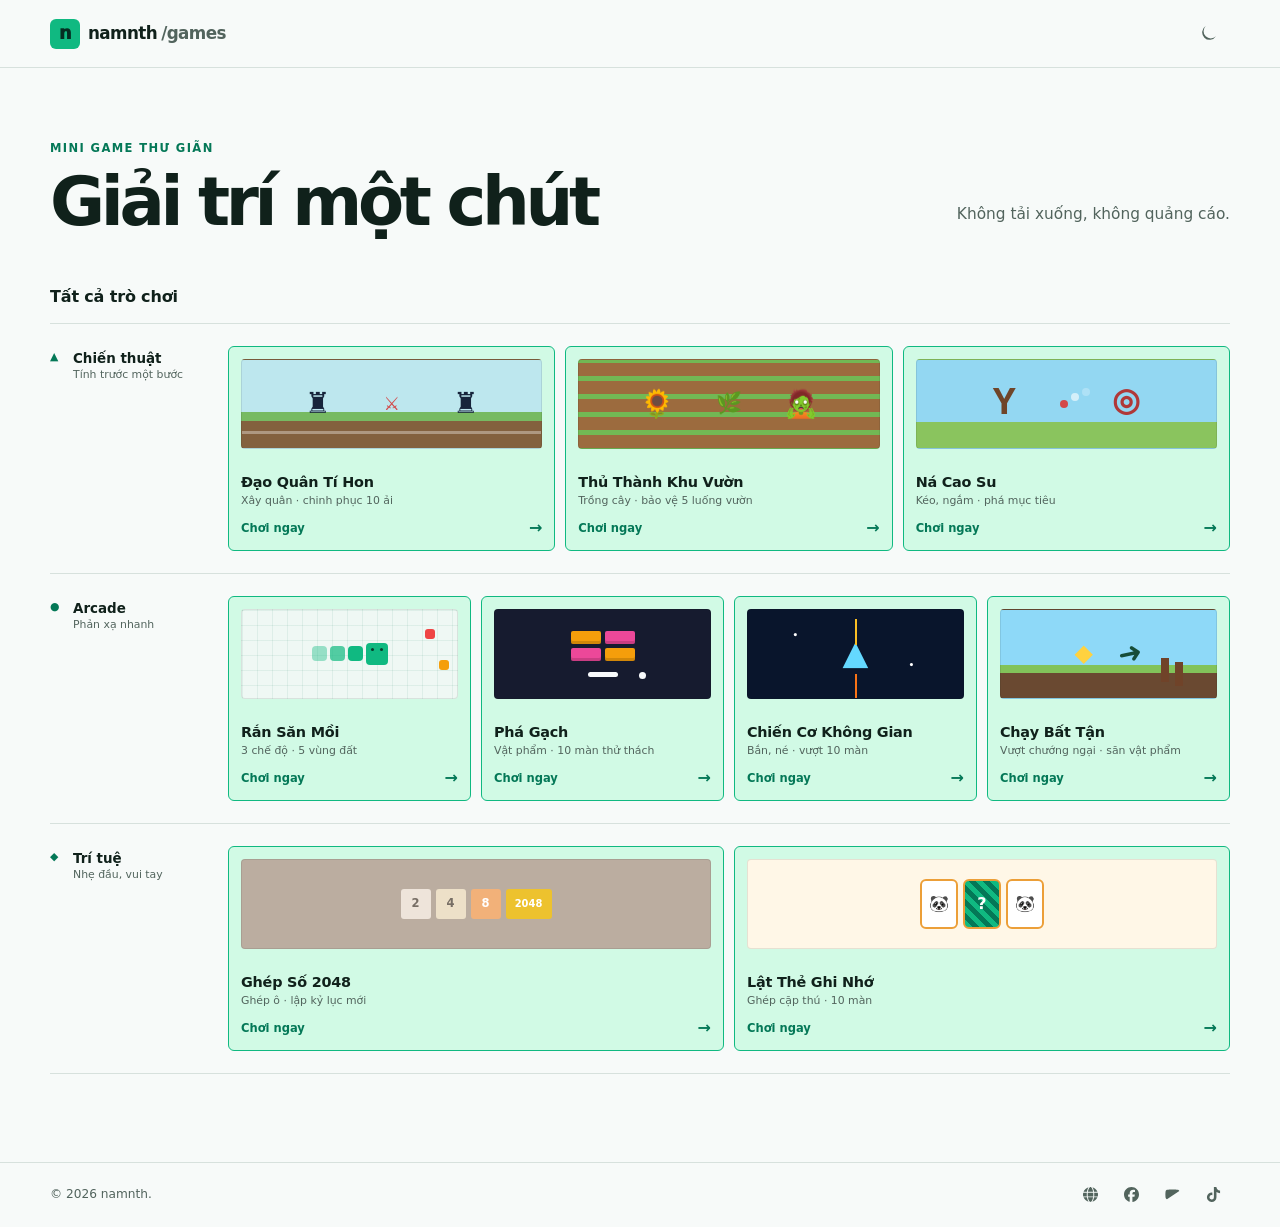
==== commit 98ba3061: "Update some text" ====
--- a/public/index.html
+++ b/public/index.html
@@ -4,8 +4,8 @@
     <meta charset="UTF-8" />
     <meta name="viewport" content="width=device-width, initial-scale=1.0" />
     <meta name="theme-color" content="#f7faf9" />
-    <meta name="description" content="namnth games — bộ sưu tập mini game Việt chạy ngay trên trình duyệt." />
-    <title>Giải trí một chút — namnth games</title>
+    <meta name="description" content="namnth games - bộ sưu tập mini game Việt chạy ngay trên trình duyệt." />
+    <title>Giải trí một chút - namnth games</title>
     <link rel="icon" href="./assets/favicon.ico" sizes="any" />
     <link rel="icon" type="image/png" href="./assets/favicon.png" />
     <link rel="apple-touch-icon" href="./assets/apple-touch-icon.png" />
@@ -23,7 +23,7 @@
     <!-- ==================== 01. HEADER ==================== -->
     <header class="header">
       <nav class="header__nav container" aria-label="Điều hướng chính">
-        <a class="wordmark" href="./" aria-label="namnth games — trang chủ">
+        <a class="wordmark" href="./" aria-label="namnth games - trang chủ">
           <span class="wordmark__mark" aria-hidden="true">n</span>
           <span>namnth</span><span class="wordmark__suffix">/games</span>
         </a>
@@ -45,7 +45,7 @@
             <p class="eyebrow">MINI GAME THƯ GIÃN</p>
             <h1 id="homeTitle">Giải trí một chút</h1>
           </div>
-          <p class="home-hero__intro">Không tải xuống, không quảng cáo. Mỗi lượt chơi chỉ mất vài phút.</p>
+          <p class="home-hero__intro">Không tải xuống, không quảng cáo.</p>
         </div>
       </section>
       <!-- ==================== END HOME HERO ==================== -->
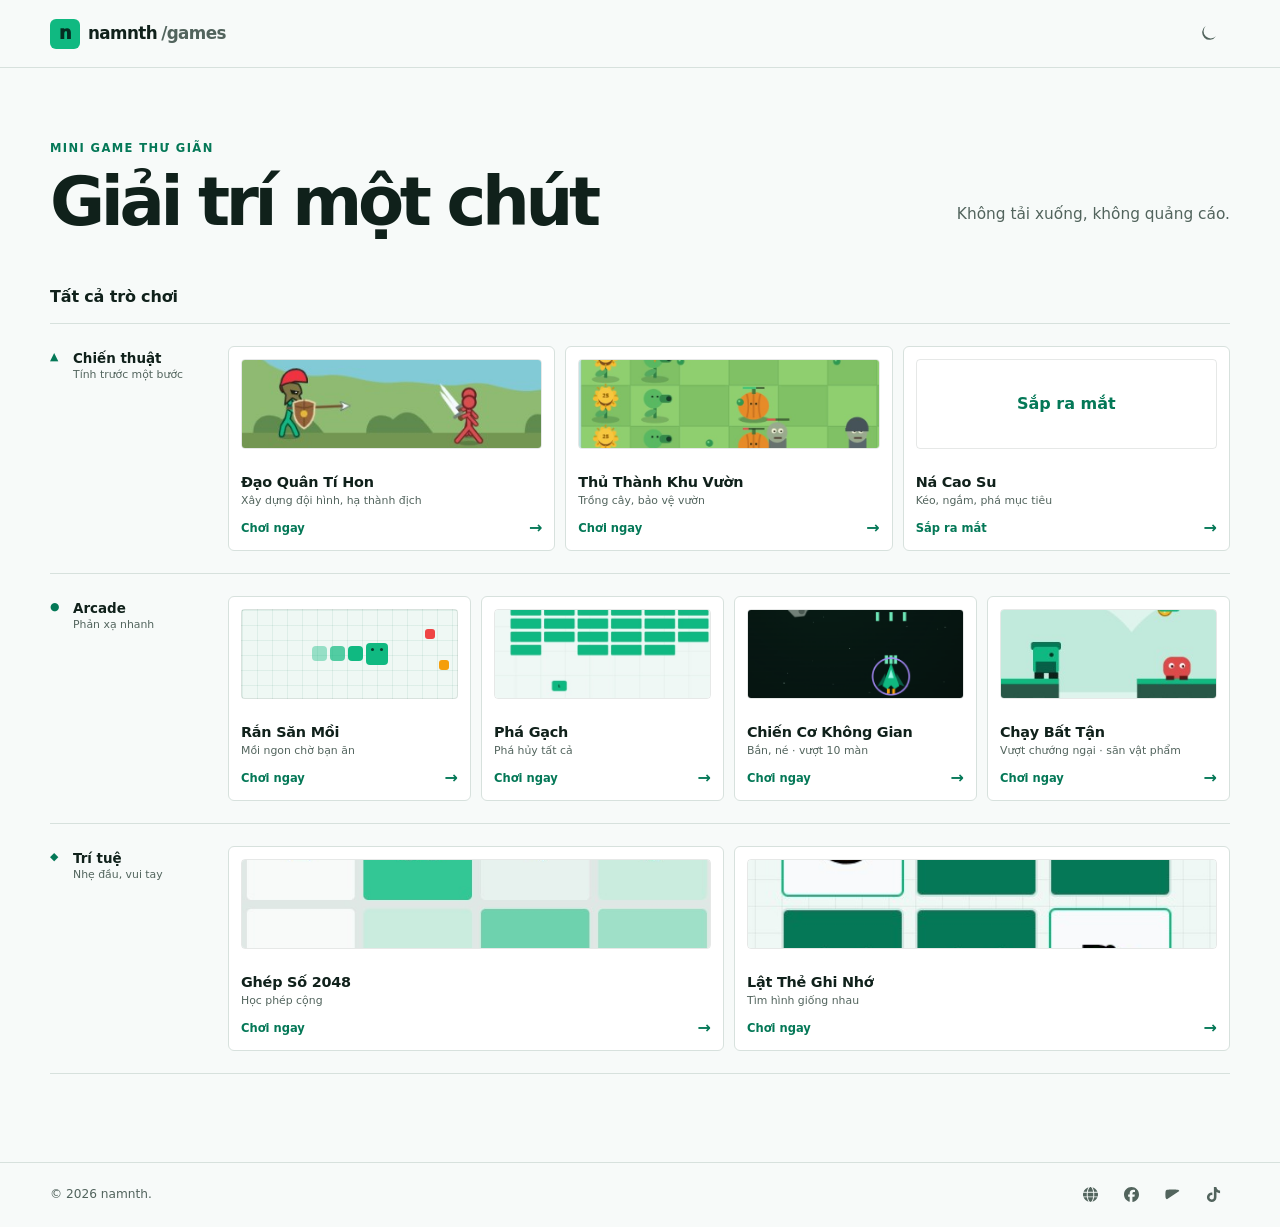
==== commit 6e1e63ee: "Update previews" ====
--- a/public/index.html
+++ b/public/index.html
@@ -64,20 +64,20 @@
               <small>Tính trước một bước</small>
             </div>
             <div class="game-grid game-grid--three">
-              <a class="game-card game-card--available" href="./games/tiny-army/">
-                <span class="game-card__visual game-card__visual--army" aria-hidden="true">♜ <b>⚔</b> ♜</span>
-                <span class="game-card__body"><strong>Đạo Quân Tí Hon</strong><small>Xây quân · chinh phục 10 ải</small></span>
+              <a class="game-card" href="./games/tiny-army/">
+                <span class="game-card__visual" aria-hidden="true"><img style="max-width: 100%; width: 100%; height: auto;" src="./assets/images/tiny-army.jpg" alt="Đạo Quân Tí Hon" /></span>
+                <span class="game-card__body"><strong>Đạo Quân Tí Hon</strong><small>Xây dựng đội hình, hạ thành địch</small></span>
                 <span class="game-card__action">Chơi ngay <b aria-hidden="true">→</b></span>
               </a>
-              <a class="game-card game-card--available" href="./games/garden-defense/">
-                <span class="game-card__visual game-card__visual--garden" aria-hidden="true">🌻 <b>🌿</b> 🧟</span>
-                <span class="game-card__body"><strong>Thủ Thành Khu Vườn</strong><small>Trồng cây · bảo vệ 5 luống vườn</small></span>
+              <a class="game-card" href="./games/garden-defense/">
+                <span class="game-card__visual" aria-hidden="true"><img style="max-width: 100%; width: 100%; height: auto;" src="./assets/images/garden-defense.jpg" alt="Thủ Thành Khu Vườn" /></span>
+                <span class="game-card__body"><strong>Thủ Thành Khu Vườn</strong><small>Trồng cây, bảo vệ vườn</small></span>
                 <span class="game-card__action">Chơi ngay <b aria-hidden="true">→</b></span>
               </a>
-              <a class="game-card game-card--available" href="./games/slingshot/">
-                <span class="game-card__visual game-card__visual--sling" aria-hidden="true"><b>Y</b><i></i><em>◎</em></span>
-                <span class="game-card__body"><strong>Ná Cao Su</strong><small>Kéo, ngắm · phá mục tiêu</small></span>
-                <span class="game-card__action">Chơi ngay <b aria-hidden="true">→</b></span>
+              <a class="game-card">
+                <span class="game-card__visual" aria-hidden="true"><div>Sắp ra mắt</div></span>
+                <span class="game-card__body"><strong>Ná Cao Su</strong><small>Kéo, ngắm, phá mục tiêu</small></span>
+                <span class="game-card__action">Sắp ra mắt <b aria-hidden="true">→</b></span>
               </a>
             </div>
           </div>
@@ -89,23 +89,23 @@
               <small>Phản xạ nhanh</small>
             </div>
             <div class="game-grid">
-              <a class="game-card game-card--available" href="./games/snake/">
+              <a class="game-card" href="./games/snake/">
                 <span class="game-card__visual game-card__visual--snake" aria-hidden="true"><i></i><i></i><i></i><b></b></span>
-                <span class="game-card__body"><strong>Rắn Săn Mồi</strong><small>3 chế độ · 5 vùng đất</small></span>
+                <span class="game-card__body"><strong>Rắn Săn Mồi</strong><small>Mồi ngon chờ bạn ăn</small></span>
                 <span class="game-card__action">Chơi ngay <b aria-hidden="true">→</b></span>
               </a>
-              <a class="game-card game-card--available" href="./games/brick-breaker/">
-                <span class="game-card__visual game-card__visual--bricks" aria-hidden="true"><i></i><i></i><i></i><i></i><b></b></span>
-                <span class="game-card__body"><strong>Phá Gạch</strong><small>Vật phẩm · 10 màn thử thách</small></span>
+              <a class="game-card" href="./games/brick-breaker/">
+                <span class="game-card__visual" aria-hidden="true"><img style="max-width: 100%; width: 100%; height: auto;" src="./assets/images/brick-breaker.jpg" alt="Phá Gạch" /></span>
+                <span class="game-card__body"><strong>Phá Gạch</strong><small>Phá hủy tất cả</small></span>
                 <span class="game-card__action">Chơi ngay <b aria-hidden="true">→</b></span>
               </a>
-              <a class="game-card game-card--available" href="./games/shooter/">
-                <span class="game-card__visual game-card__visual--ship" aria-hidden="true"><i></i>▲</span>
+              <a class="game-card" href="./games/shooter/">
+                <span class="game-card__visual" aria-hidden="true"><img style="max-width: 100%; width: 100%; height: auto;" src="./assets/images/shooter.png" alt="Chiến Cơ Không Gian" /></span>
                 <span class="game-card__body"><strong>Chiến Cơ Không Gian</strong><small>Bắn, né · vượt 10 màn</small></span>
                 <span class="game-card__action">Chơi ngay <b aria-hidden="true">→</b></span>
               </a>
-              <a class="game-card game-card--available" href="./games/runner/">
-                <span class="game-card__visual game-card__visual--runner" aria-hidden="true"><i>◆</i><b>➜</b></span>
+              <a class="game-card" href="./games/runner/">
+                <span class="game-card__visual" aria-hidden="true"><img style="max-width: 100%; width: 100%; height: auto;" src="./assets/images/runner.jpg" alt="Chạy Bất Tận" /></span>
                 <span class="game-card__body"><strong>Chạy Bất Tận</strong><small>Vượt chướng ngại · săn vật phẩm</small></span>
                 <span class="game-card__action">Chơi ngay <b aria-hidden="true">→</b></span>
               </a>
@@ -119,14 +119,14 @@
               <small>Nhẹ đầu, vui tay</small>
             </div>
             <div class="game-grid game-grid--two">
-              <a class="game-card game-card--available" href="./games/merge-2048/">
-                <span class="game-card__visual game-card__visual--number" aria-hidden="true"><i>2</i><i>4</i><i>8</i><b>2048</b></span>
-                <span class="game-card__body"><strong>Ghép Số 2048</strong><small>Ghép ô · lập kỷ lục mới</small></span>
+              <a class="game-card" href="./games/merge-2048/">
+                <span class="game-card__visual" aria-hidden="true"><img style="max-width: 100%; width: 100%; height: auto;" src="./assets/images/merge-2048.jpg" alt="Ghép Số 2048" /></span>
+                <span class="game-card__body"><strong>Ghép Số 2048</strong><small>Học phép cộng</small></span>
                 <span class="game-card__action">Chơi ngay <b aria-hidden="true">→</b></span>
               </a>
-              <a class="game-card game-card--available" href="./games/memory/">
-                <span class="game-card__visual game-card__visual--memory" aria-hidden="true"><i>🐼</i><i>?</i><i>🐼</i></span>
-                <span class="game-card__body"><strong>Lật Thẻ Ghi Nhớ</strong><small>Ghép cặp thú · 10 màn</small></span>
+              <a class="game-card" href="./games/memory/">
+                <span class="game-card__visual" aria-hidden="true"><img style="max-width: 100%; width: 100%; height: auto;" src="./assets/images/memory.jpg" alt="Lật Thẻ Ghi Nhớ" /></span>
+                <span class="game-card__body"><strong>Lật Thẻ Ghi Nhớ</strong><small>Tìm hình giống nhau</small></span>
                 <span class="game-card__action">Chơi ngay <b aria-hidden="true">→</b></span>
               </a>
             </div>
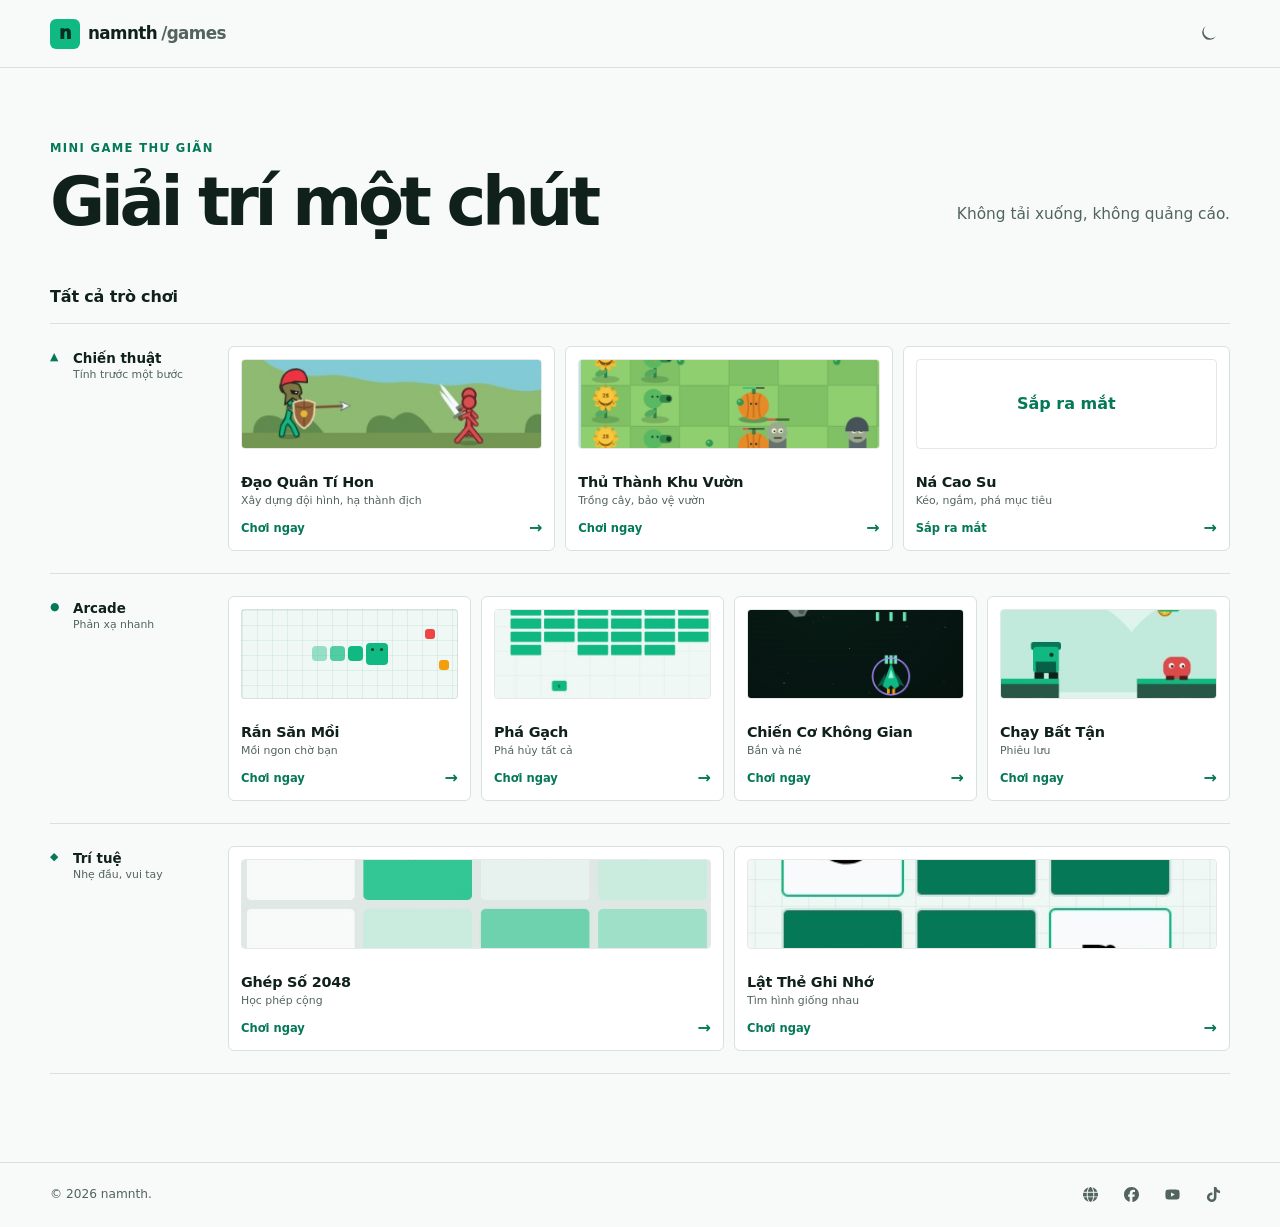
==== commit 5d97b312: "Update index.html" ====
--- a/public/index.html
+++ b/public/index.html
@@ -91,7 +91,7 @@
             <div class="game-grid">
               <a class="game-card" href="./games/snake/">
                 <span class="game-card__visual game-card__visual--snake" aria-hidden="true"><i></i><i></i><i></i><b></b></span>
-                <span class="game-card__body"><strong>Rắn Săn Mồi</strong><small>Mồi ngon chờ bạn ăn</small></span>
+                <span class="game-card__body"><strong>Rắn Săn Mồi</strong><small>Mồi ngon chờ bạn</small></span>
                 <span class="game-card__action">Chơi ngay <b aria-hidden="true">→</b></span>
               </a>
               <a class="game-card" href="./games/brick-breaker/">
@@ -101,12 +101,12 @@
               </a>
               <a class="game-card" href="./games/shooter/">
                 <span class="game-card__visual" aria-hidden="true"><img style="max-width: 100%; width: 100%; height: auto;" src="./assets/images/shooter.png" alt="Chiến Cơ Không Gian" /></span>
-                <span class="game-card__body"><strong>Chiến Cơ Không Gian</strong><small>Bắn, né · vượt 10 màn</small></span>
+                <span class="game-card__body"><strong>Chiến Cơ Không Gian</strong><small>Bắn và né</small></span>
                 <span class="game-card__action">Chơi ngay <b aria-hidden="true">→</b></span>
               </a>
               <a class="game-card" href="./games/runner/">
                 <span class="game-card__visual" aria-hidden="true"><img style="max-width: 100%; width: 100%; height: auto;" src="./assets/images/runner.jpg" alt="Chạy Bất Tận" /></span>
-                <span class="game-card__body"><strong>Chạy Bất Tận</strong><small>Vượt chướng ngại · săn vật phẩm</small></span>
+                <span class="game-card__body"><strong>Chạy Bất Tận</strong><small>Phiêu lưu</small></span>
                 <span class="game-card__action">Chơi ngay <b aria-hidden="true">→</b></span>
               </a>
             </div>
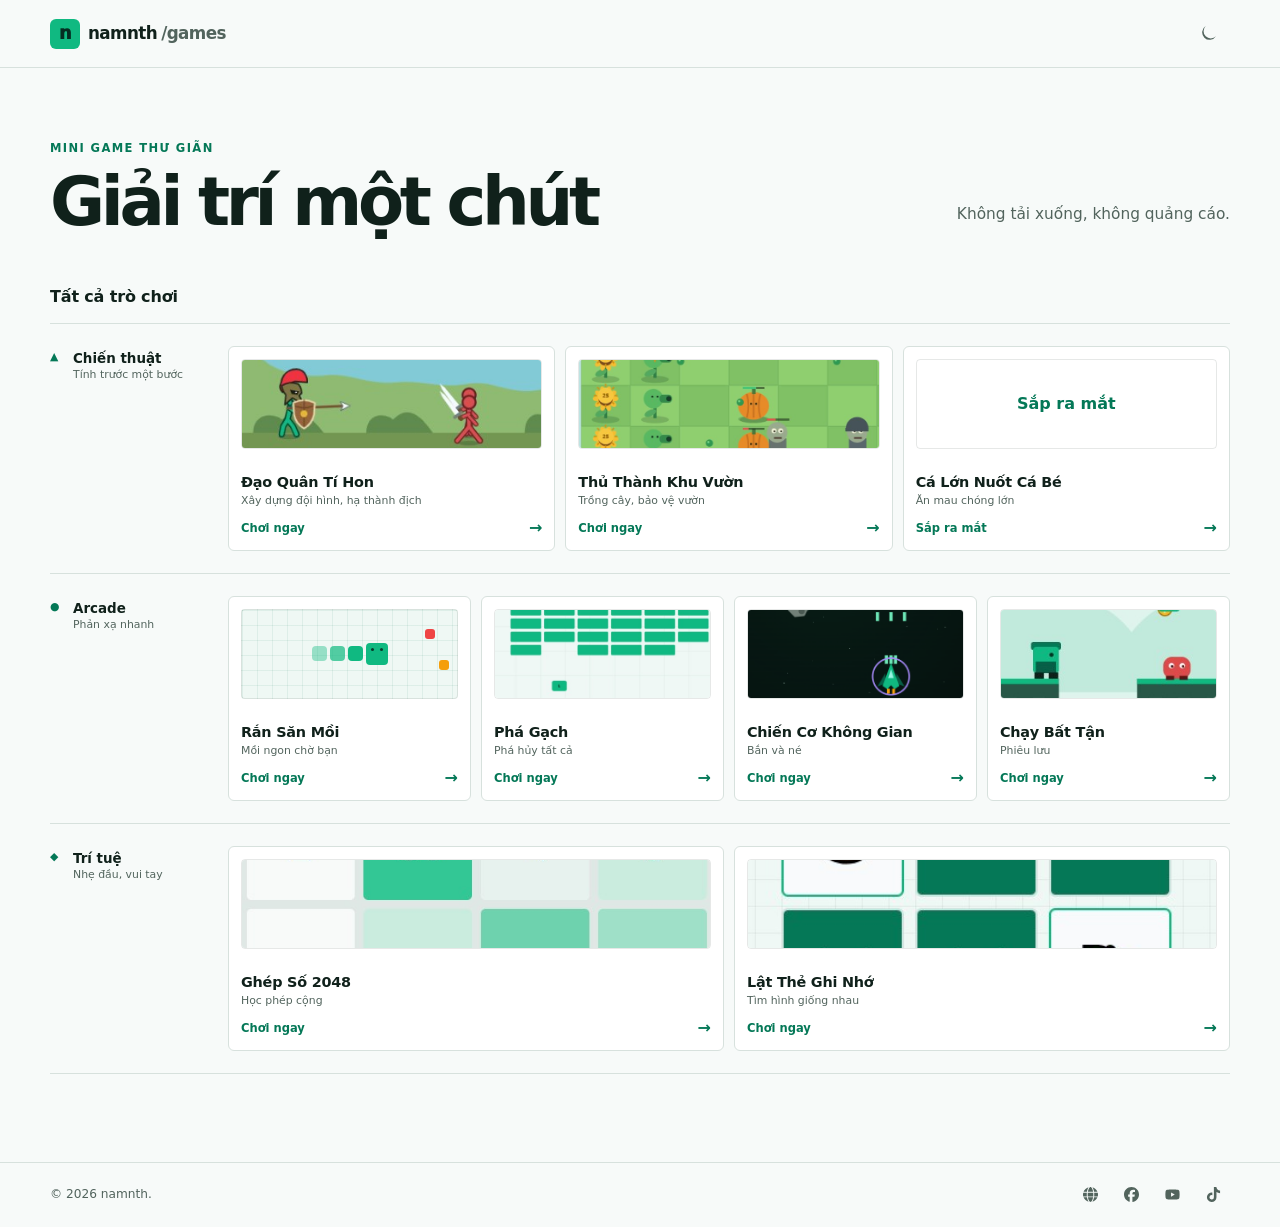
==== commit fff07c7d: "Remove slingshot" ====
--- a/public/index.html
+++ b/public/index.html
@@ -74,9 +74,10 @@
                 <span class="game-card__body"><strong>Thủ Thành Khu Vườn</strong><small>Trồng cây, bảo vệ vườn</small></span>
                 <span class="game-card__action">Chơi ngay <b aria-hidden="true">→</b></span>
               </a>
-              <a class="game-card">
+              <a class="game-card" href="./games/fish/">
                 <span class="game-card__visual" aria-hidden="true"><div>Sắp ra mắt</div></span>
-                <span class="game-card__body"><strong>Ná Cao Su</strong><small>Kéo, ngắm, phá mục tiêu</small></span>
+                <!-- <span class="game-card__visual" aria-hidden="true"><img style="max-width: 100%; width: 100%; height: auto;" src="./assets/images/fish.jpg" alt="Cá Lớn Nuốt Cá Bé" /></span> -->
+                <span class="game-card__body"><strong>Cá Lớn Nuốt Cá Bé</strong><small>Ăn mau chóng lớn</small></span>
                 <span class="game-card__action">Sắp ra mắt <b aria-hidden="true">→</b></span>
               </a>
             </div>
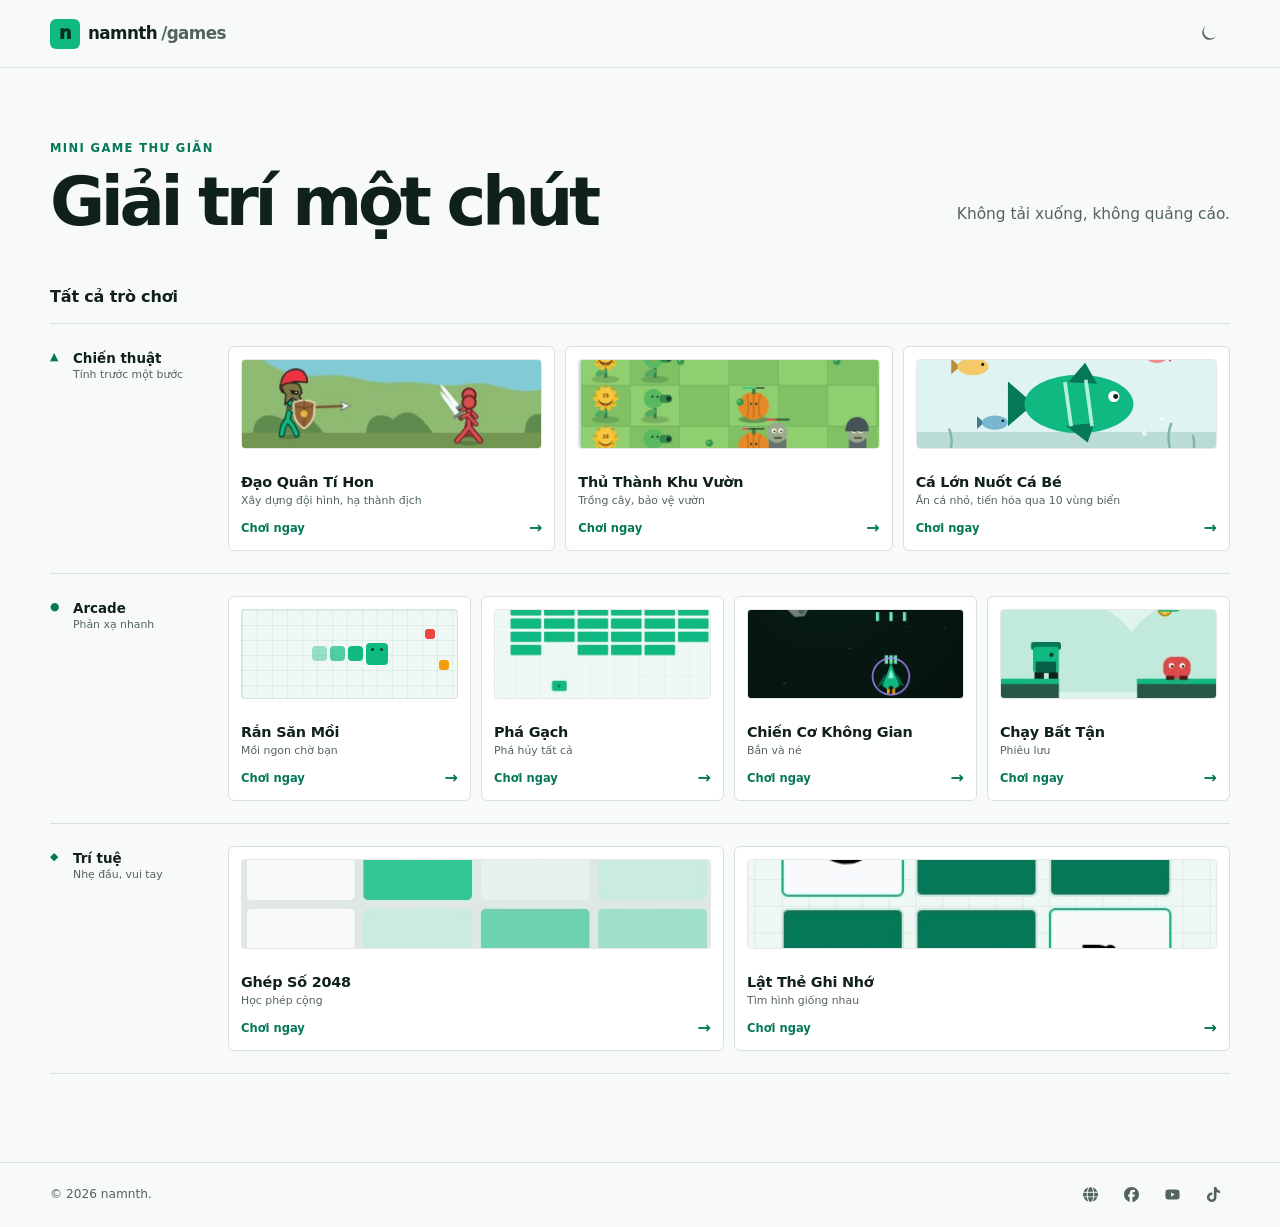
==== commit e49f21c3: "Publish fish game in catalog" ====
--- a/public/index.html
+++ b/public/index.html
@@ -75,10 +75,9 @@
                 <span class="game-card__action">Chơi ngay <b aria-hidden="true">→</b></span>
               </a>
               <a class="game-card" href="./games/fish/">
-                <span class="game-card__visual" aria-hidden="true"><div>Sắp ra mắt</div></span>
-                <!-- <span class="game-card__visual" aria-hidden="true"><img style="max-width: 100%; width: 100%; height: auto;" src="./assets/images/fish.jpg" alt="Cá Lớn Nuốt Cá Bé" /></span> -->
-                <span class="game-card__body"><strong>Cá Lớn Nuốt Cá Bé</strong><small>Ăn mau chóng lớn</small></span>
-                <span class="game-card__action">Sắp ra mắt <b aria-hidden="true">→</b></span>
+                <span class="game-card__visual" aria-hidden="true"><img style="max-width: 100%; width: 100%; height: auto;" src="./assets/images/fish.svg" alt="Cá Lớn Nuốt Cá Bé" /></span>
+                <span class="game-card__body"><strong>Cá Lớn Nuốt Cá Bé</strong><small>Ăn cá nhỏ, tiến hóa qua 10 vùng biển</small></span>
+                <span class="game-card__action">Chơi ngay <b aria-hidden="true">→</b></span>
               </a>
             </div>
           </div>
@@ -144,4 +143,4 @@
     <script src="./assets/js/theme.js" defer></script>
     <script src="./assets/js/site-footer.js" defer></script>
   </body>
-</html>
+</html>
